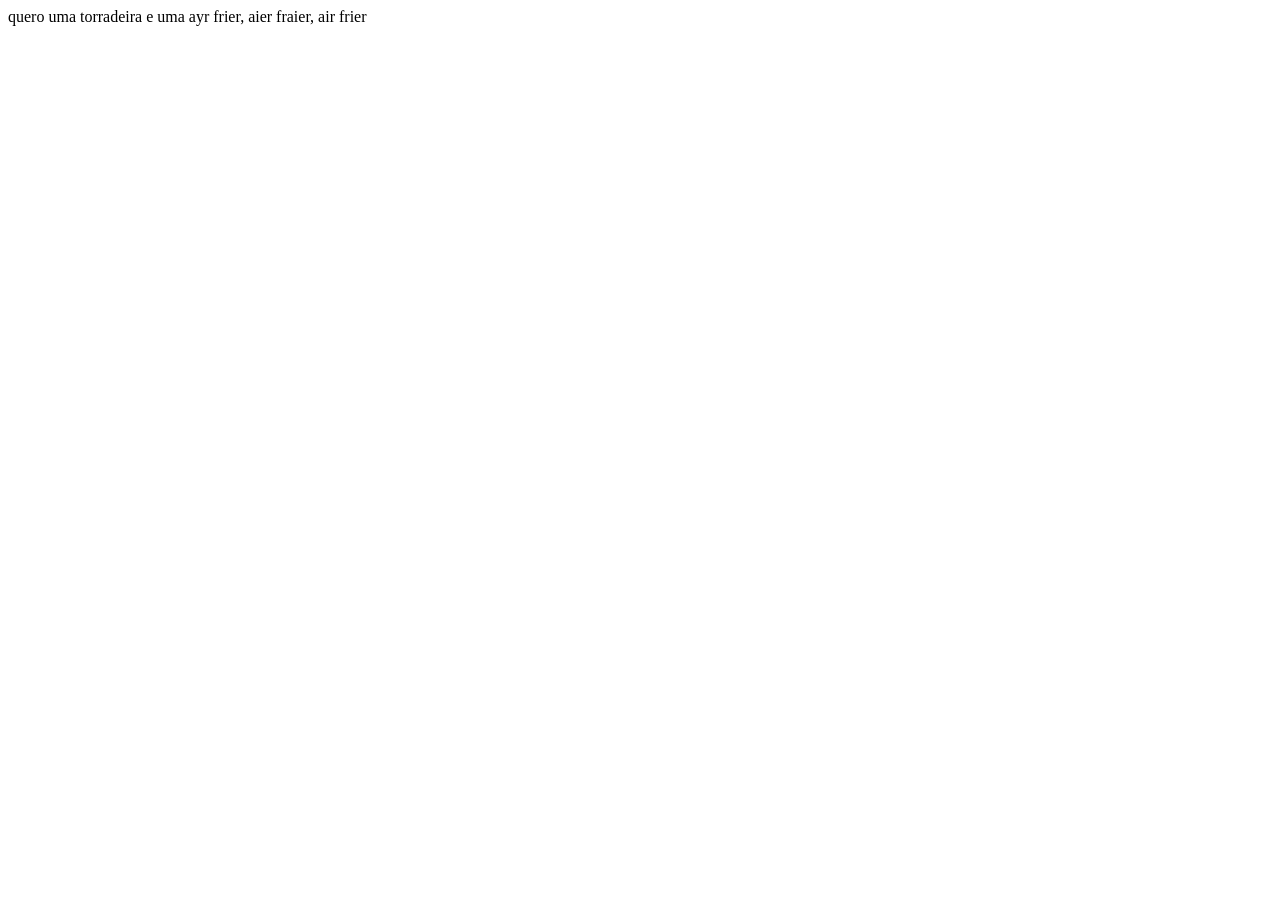
==== index.html @ e46016cf "feat: adiona o html" ====
<!DOCTYPE html>
<html lang="en">
<head>
    <meta charset="UTF-8">
    <meta name="viewport" content="width=device-width, initial-scale=1.0">
    <link rel="stylesheet" href="css/estilo.css">
    <title>Document</title>
</head>
<body>
    quero uma torradeira e uma ayr frier, aier fraier, air frier
</body>
</html>
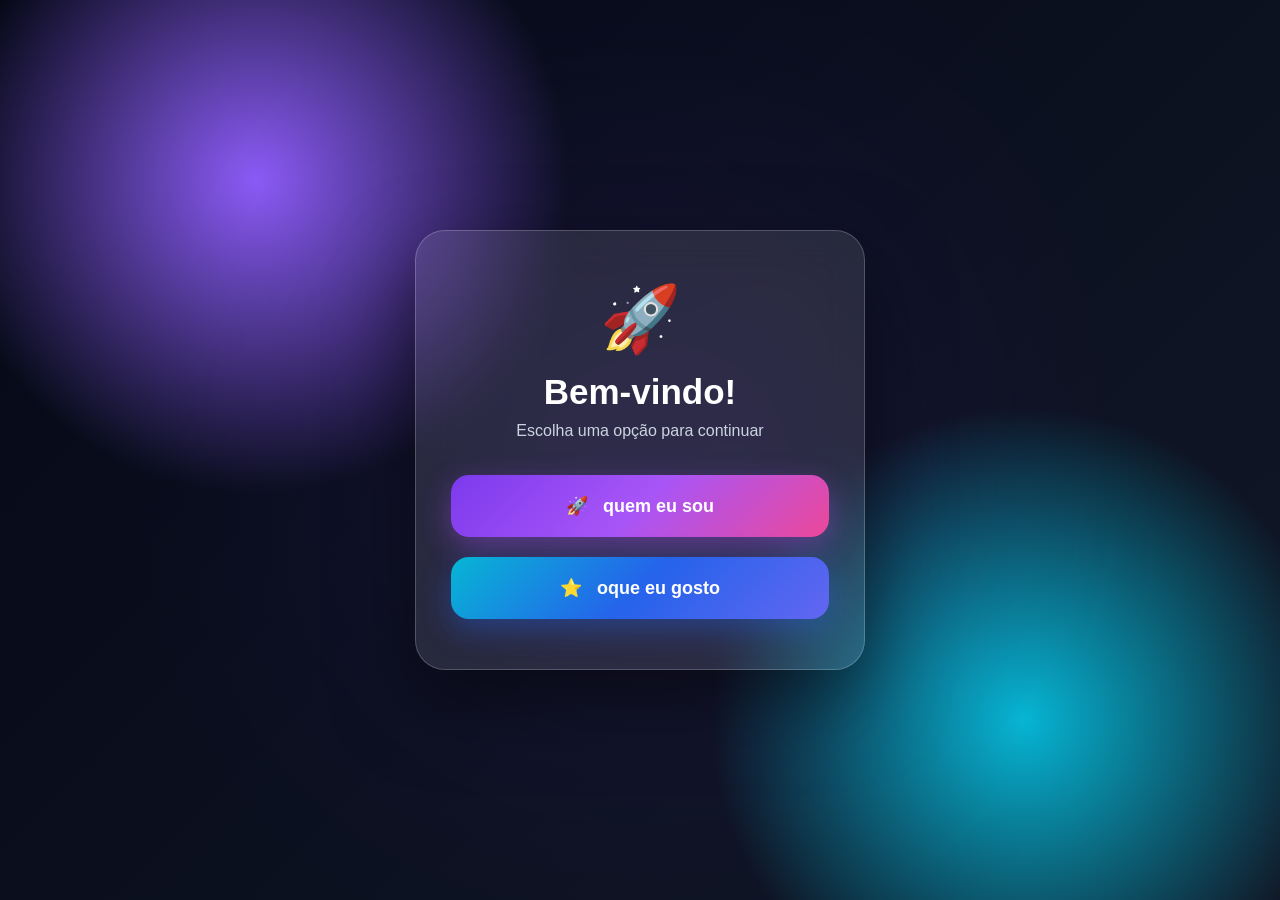
==== commit 436d255a: "feat: coloquei botoes coloridos e outra pagina" ====
--- a/index.html
+++ b/index.html
@@ -1,12 +1,382 @@
 <!DOCTYPE html>
-<html lang="en">
+<html lang="pt-BR">
+
 <head>
+
     <meta charset="UTF-8">
+
     <meta name="viewport" content="width=device-width, initial-scale=1.0">
-    <link rel="stylesheet" href="css/estilo.css">
-    <title>Document</title>
+
+    <title>Meu Aplicativo</title>
+
+    <style>
+
+        * {
+            margin: 0;
+            padding: 0;
+            box-sizing: border-box;
+        }
+
+        body {
+            min-height: 100vh;
+
+            display: flex;
+            justify-content: center;
+            align-items: center;
+
+            font-family: Arial, Helvetica, sans-serif;
+
+            background:
+                radial-gradient(circle at 20% 20%, #8b5cf6 0%, transparent 25%),
+                radial-gradient(circle at 80% 80%, #06b6d4 0%, transparent 25%),
+                linear-gradient(135deg, #050816, #111827);
+
+            overflow: hidden;
+        }
+
+        /* Efeito de luz no fundo */
+
+        body::before {
+            content: "";
+
+            position: absolute;
+
+            width: 400px;
+            height: 400px;
+
+            background: #7c3aed;
+
+            border-radius: 50%;
+
+            filter: blur(150px);
+
+            opacity: 0.25;
+
+            animation: luz 6s infinite alternate;
+        }
+
+        .container {
+            width: 90%;
+            max-width: 450px;
+
+            position: relative;
+            z-index: 2;
+        }
+
+        .card {
+            padding: 50px 35px;
+
+            text-align: center;
+
+            background: rgba(255, 255, 255, 0.10);
+
+            border: 1px solid rgba(255, 255, 255, 0.2);
+
+            border-radius: 30px;
+
+            backdrop-filter: blur(20px);
+
+            box-shadow:
+                0 30px 80px rgba(0, 0, 0, 0.5);
+
+            animation: entrada 0.8s ease;
+        }
+
+        .icone {
+            font-size: 65px;
+
+            margin-bottom: 15px;
+
+            animation: flutuar 3s ease-in-out infinite;
+        }
+
+        h1 {
+            color: white;
+
+            font-size: 35px;
+
+            margin-bottom: 10px;
+        }
+
+        p {
+            color: #cbd5e1;
+
+            font-size: 16px;
+
+            margin-bottom: 35px;
+        }
+
+        .botoes {
+            display: flex;
+
+            flex-direction: column;
+
+            gap: 20px;
+        }
+
+        /* BOTÃO */
+
+        .botao {
+
+            position: relative;
+
+            width: 100%;
+
+            padding: 20px;
+
+            border: none;
+
+            border-radius: 18px;
+
+            color: white;
+
+            font-size: 18px;
+
+            font-weight: bold;
+
+            cursor: pointer;
+
+            overflow: hidden;
+
+            transition: all 0.3s ease;
+
+        }
+
+        /* BOTÃO 1 */
+
+        .botao1 {
+
+            background: linear-gradient(
+                135deg,
+                #7c3aed,
+                #a855f7,
+                #ec4899
+            );
+
+            box-shadow:
+                0 10px 30px rgba(168, 85, 247, 0.4);
+        }
+
+        /* BOTÃO 2 */
+
+        .botao2 {
+
+            background: linear-gradient(
+                135deg,
+                #06b6d4,
+                #2563eb,
+                #6366f1
+            );
+
+            box-shadow:
+                0 10px 30px rgba(37, 99, 235, 0.4);
+        }
+
+        /* QUANDO PASSAR O MOUSE */
+
+        .botao:hover {
+
+            transform: scale(1.08);
+
+            filter: brightness(1.2);
+
+        }
+
+        .botao1:hover {
+
+            box-shadow:
+                0 15px 45px rgba(236, 72, 153, 0.65);
+        }
+
+        .botao2:hover {
+
+            box-shadow:
+                0 15px 45px rgba(6, 182, 212, 0.65);
+        }
+
+        /* QUANDO CLICAR */
+
+        .botao:active {
+
+            transform: scale(0.96);
+
+        }
+
+        /* BRILHO */
+
+        .botao::before {
+
+            content: "";
+
+            position: absolute;
+
+            top: 0;
+
+            left: -120%;
+
+            width: 80%;
+
+            height: 100%;
+
+            background: linear-gradient(
+                90deg,
+                transparent,
+                rgba(255,255,255,0.5),
+                transparent
+            );
+
+            transform: skewX(-25deg);
+
+            transition: 0.7s;
+
+        }
+
+        .botao:hover::before {
+
+            left: 130%;
+
+        }
+
+        /* ANIMAÇÕES */
+
+        @keyframes entrada {
+
+            from {
+
+                opacity: 0;
+
+                transform:
+                    translateY(40px)
+                    scale(0.9);
+
+            }
+
+            to {
+
+                opacity: 1;
+
+                transform:
+                    translateY(0)
+                    scale(1);
+
+            }
+
+        }
+
+        @keyframes flutuar {
+
+            0%, 100% {
+
+                transform: translateY(0);
+
+            }
+
+            50% {
+
+                transform: translateY(-10px);
+
+            }
+
+        }
+
+        @keyframes luz {
+
+            from {
+
+                transform:
+                    translate(-150px, -100px);
+
+            }
+
+            to {
+
+                transform:
+                    translate(150px, 100px);
+
+            }
+
+        }
+
+        /* CELULAR */
+
+        @media (max-width: 500px) {
+
+            .card {
+
+                padding: 40px 25px;
+
+            }
+
+            h1 {
+
+                font-size: 28px;
+
+            }
+
+            .botao {
+
+                padding: 18px;
+
+            }
+
+        }
+
+    </style>
+
 </head>
+
 <body>
-    quero uma torradeira e uma ayr frier, aier fraier, air frier
+
+    <div class="container">
+
+        <div class="card">
+
+            <div class="icone">
+                🚀
+            </div>
+
+            <h1>
+                Bem-vindo!
+            </h1>
+
+            <p>
+                Escolha uma opção para continuar
+            </p>
+
+            <div class="botoes">
+
+                <button
+                    class="botao botao1"
+                    onclick="abrirPagina('pagina1.html')">
+
+                    🚀 &nbsp; quem eu sou
+
+                </button>
+
+                <button
+                    class="botao botao2"
+                    onclick="abrirPagina('pagina2.html')">
+
+                    ⭐ &nbsp; oque eu gosto
+
+                </button>
+
+            </div>
+
+        </div>
+
+    </div>
+
+    <script>
+
+        function abrirPagina(pagina) {
+
+            window.location.href = pagina;
+
+        }
+
+    </script>
+
 </body>
+
 </html>
